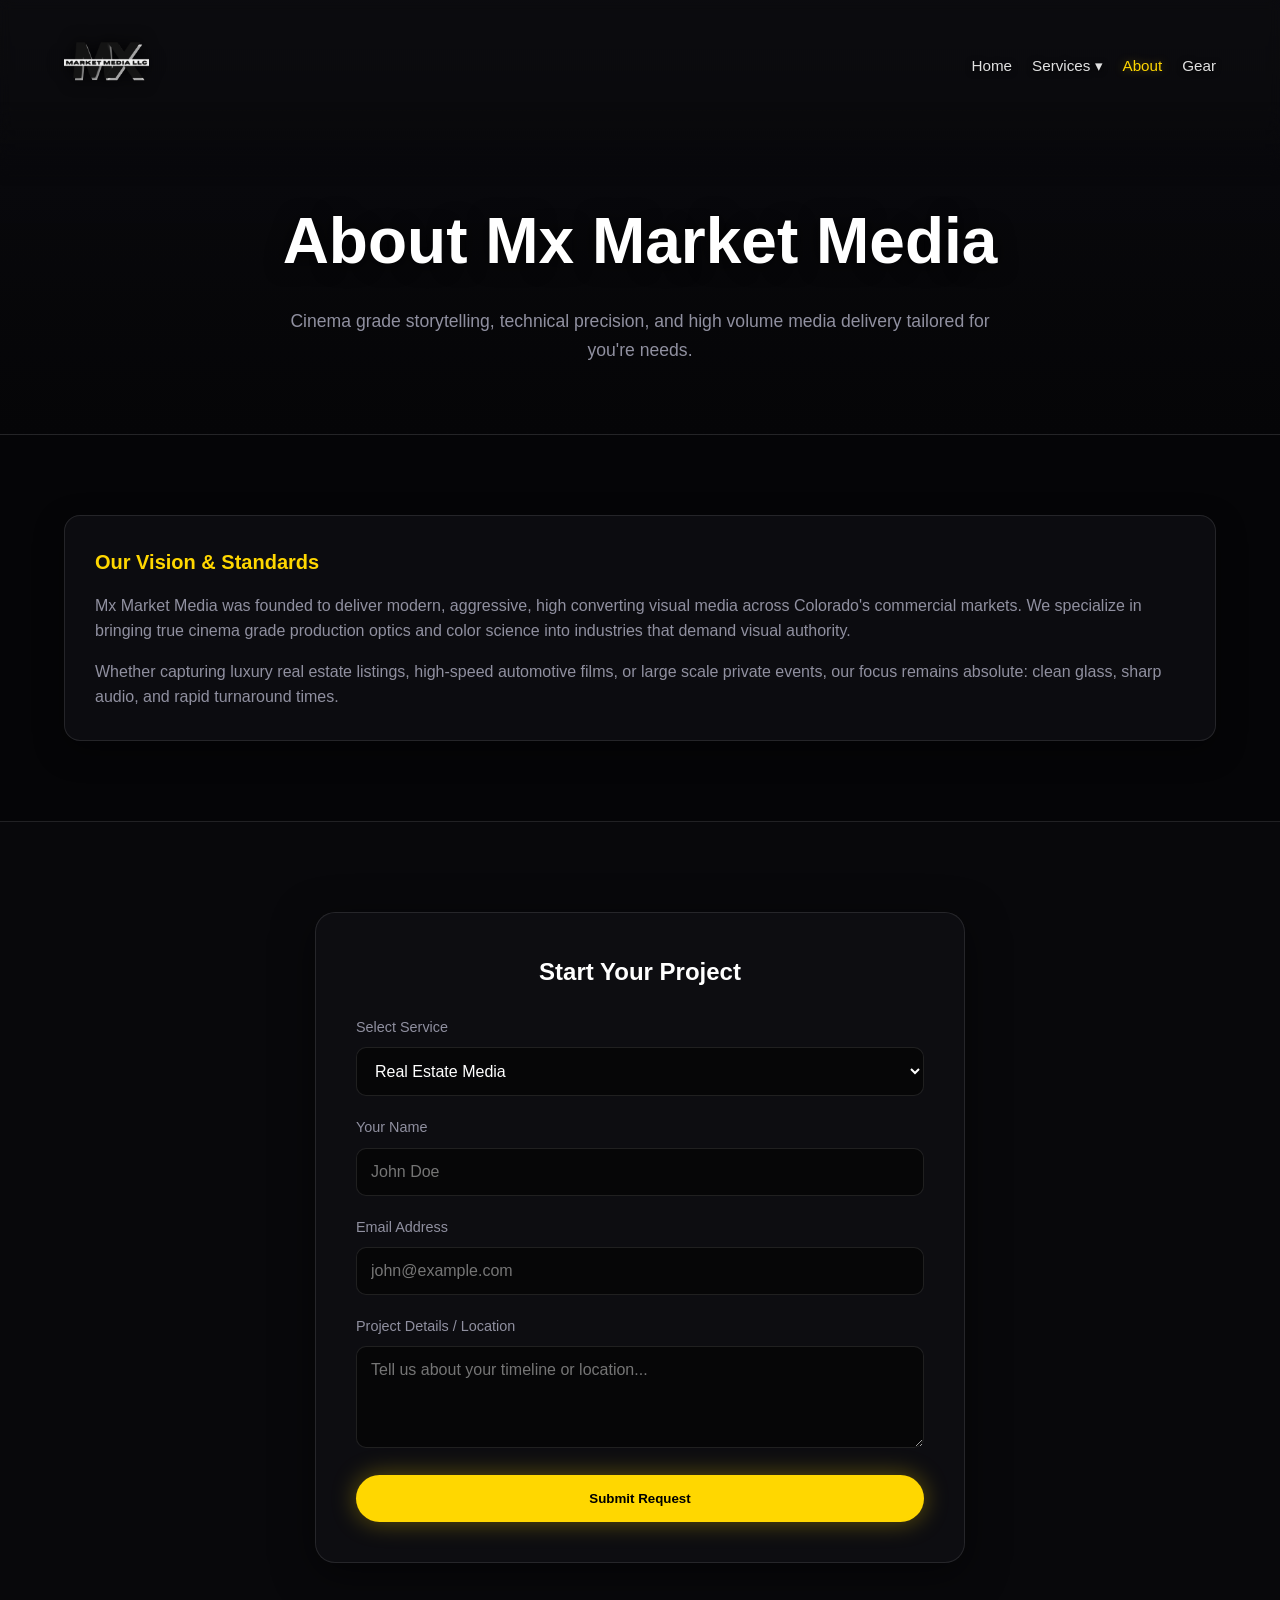
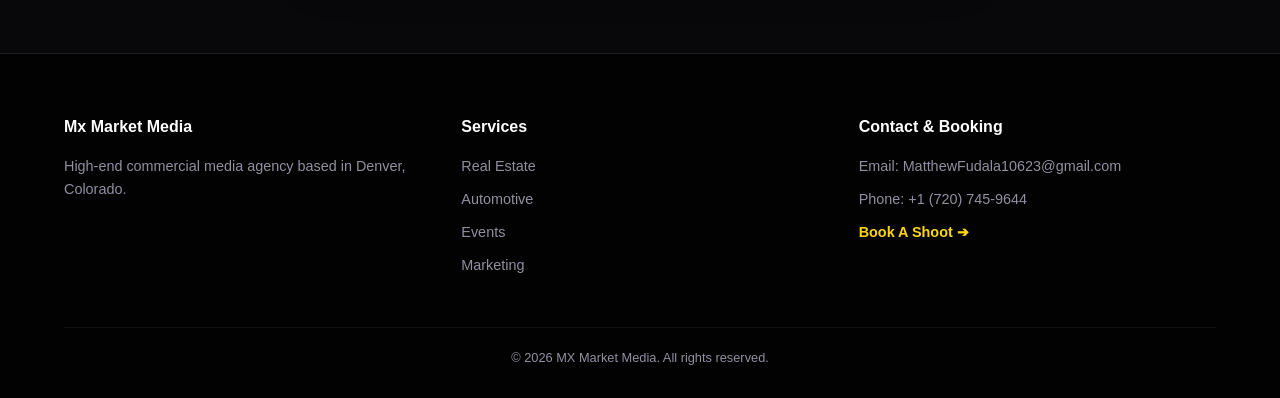
==== about.html @ a04748f9 "Update about.html" ====
<!DOCTYPE html>
<html lang="en">
<head>
  <meta charset="UTF-8" />
  <meta name="viewport" content="width=device-width, initial-scale=1.0" />
  <title>About Founder | MX Market Media</title>
  <link rel="stylesheet" href="style.css?v=6" />
</head>
<body>

  <header>
    <a href="index.html">
      <img src="images/logo.png" alt="MX Market Media" class="site-logo" onerror="this.onerror=null; this.src='images/logo.webp';" />
    </a>
    <nav>
      <a href="index.html">Home</a>
      <div class="dropdown" id="servicesDropdown">
        <span class="dropbtn">Services ▾</span>
        <div class="dropdown-content">
          <a href="real-estate.html">Real Estate</a>
          <a href="automotive.html">Automotive</a>
          <a href="events.html">Events</a>
          <a href="marketing.html">Marketing</a>
        </div>
      </div>
      <a href="about.html" class="active">About</a>
      <a href="gear.html">Gear</a>
    </nav>
  </header>

  <section class="page-hero">
    <h1>About Mx Market Media</h1>
    <p>Cinema grade storytelling, technical precision, and high volume media delivery tailored for you're needs.</p>
  </section>

  <section class="content-section">
    <div class="info-card">
      <h3>Our Vision & Standards</h3>
      <p style="color: var(--text-muted); margin-bottom: 15px;">
        Mx Market Media was founded to deliver modern, aggressive, high converting visual media across Colorado's commercial markets. We specialize in bringing true cinema grade production optics and color science into industries that demand visual authority.
      </p>
      <p style="color: var(--text-muted);">
        Whether capturing luxury real estate listings, high-speed automotive films, or large scale private events, our focus remains absolute: clean glass, sharp audio, and rapid turnaround times.
      </p>
    </div>
  </section>

  <section id="booking" class="booking-section">
    <div class="form-container">
      <h2 style="text-align: center; margin-bottom: 25px; color: #FFF;">Start Your Project</h2>
      <form action="https://formspree.io/f/mkodbawg" method="POST">
        <div class="form-group">
          <label for="service">Select Service</label>
          <select id="service" name="service" required>
            <option value="Real Estate">Real Estate Media</option>
            <option value="Automotive">Automotive Media</option>
            <option value="Event Coverage">Event Coverage</option>
            <option value="Commercial Marketing">Commercial / Brand</option>
          </select>
        </div>
        <div class="form-group">
          <label for="name">Your Name</label>
          <input type="text" id="name" name="name" placeholder="John Doe" required />
        </div>
        <div class="form-group">
          <label for="email">Email Address</label>
          <input type="email" id="email" name="email" placeholder="john@example.com" required />
        </div>
        <div class="form-group">
          <label for="details">Project Details / Location</label>
          <textarea id="details" name="details" rows="4" placeholder="Tell us about your timeline or location..."></textarea>
        </div>
        <button type="submit" class="btn-gold" style="width: 100%;">Submit Request</button>
      </form>
    </div>
  </section>

  <footer>
    <div class="footer-grid">
      <div class="footer-col">
        <h4>Mx Market Media</h4>
        <p>High-end commercial media agency based in Denver, Colorado.</p>
      </div>
      <div class="footer-col">
        <h4>Services</h4>
        <a href="real-estate.html">Real Estate</a>
        <a href="automotive.html">Automotive</a>
        <a href="events.html">Events</a>
        <a href="marketing.html">Marketing</a>
      </div>
      <div class="footer-col">
        <h4>Contact & Booking</h4>
        <a href="mailto:MatthewFudala10623@gmail.com">Email: MatthewFudala10623@gmail.com</a>
        <a href="tel:+1 (720) 745-9644">Phone: +1 (720) 745-9644</a>
        <a href="#booking" style="color: var(--accent-gold) !important; font-weight: 600; margin-top: 5px;">Book A Shoot ➔</a>
      </div>
    </div>
    <div class="footer-bottom">&copy; 2026 MX Market Media. All rights reserved.</div>
  </footer>

  <script>
    document.addEventListener('DOMContentLoaded', () => {
      const drop = document.getElementById('servicesDropdown');
      if (drop) {
        drop.addEventListener('click', (e) => {
          drop.classList.toggle('active');
          e.stopPropagation();
        });
        document.addEventListener('click', () => drop.classList.remove('active'));
      }
    });
  </script>
</body>
</html>
---- style.css ----
/* ==========================================
   MX MARKET MEDIA - CRYSTAL GLASS DESIGN SYSTEM
   ========================================== */
:root {
  --bg-dark: #050507;
  --card-bg: rgba(18, 18, 22, 0.65);
  --accent-gold: #FFD700;
  --gold-glow: rgba(255, 215, 0, 0.35);
  --text-main: #F0F0F5;
  --text-muted: #9090A0;
  --glass-border: rgba(255, 255, 255, 0.1);
}

* {
  margin: 0;
  padding: 0;
  box-sizing: border-box;
  font-family: -apple-system, BlinkMacSystemFont, "SF Pro Display", "Segoe UI", Roboto, sans-serif;
}

body {
  background-color: var(--bg-dark);
  color: var(--text-main);
  overflow-x: hidden;
  line-height: 1.6;
}

/* Kills any browser default purple hyperlink text */
a, a:visited {
  color: var(--text-main);
  text-decoration: none;
}

/* ==========================================
   HEADER & DROPDOWN NAVIGATION (WITH FADE)
   ========================================== */
header {
  position: fixed;
  top: 0;
  left: 0;
  width: 100%;
  z-index: 9999;
  display: flex;
  justify-content: space-between;
  align-items: center;
  padding: 20px 5%;
  background: transparent !important;
  border-bottom: none !important;
}

/* THE MAGIC FADE: Dialed down to a gentle 6px blur so it's easy on the eyes */
header::before {
  content: "";
  position: absolute;
  top: 0;
  left: 0;
  width: 100%;
  height: 140%; 
  z-index: -1;
  -webkit-backdrop-filter: blur(6px) saturate(110%);
  backdrop-filter: blur(6px) saturate(110%);
  -webkit-mask-image: linear-gradient(to bottom, black 55%, transparent 100%);
  mask-image: linear-gradient(to bottom, black 55%, transparent 100%);
}

/* Increased Logo Size */
.site-logo {
  height: 85px; 
  width: auto;
  object-fit: contain;
  filter: drop-shadow(0 0 8px rgba(0,0,0,0.8));
  transition: filter 0.3s ease, transform 0.3s ease;
}

.site-logo:hover {
  filter: drop-shadow(0 0 12px var(--gold-glow));
  transform: scale(1.02);
}

nav {
  display: flex;
  gap: 20px;
  align-items: center;
}

nav a, .dropbtn {
  color: rgba(255, 255, 255, 0.88) !important;
  font-size: 0.95rem;
  font-weight: 500;
  text-shadow: 0 1px 6px rgba(0, 0, 0, 0.9);
  transition: all 0.2s ease;
  cursor: pointer;
  display: flex;
  align-items: center;
  gap: 4px;
}

nav a:hover, nav a.active, .dropdown:hover .dropbtn, .dropdown.active .dropbtn {
  color: var(--accent-gold) !important;
  text-shadow: 0 0 10px var(--gold-glow);
}

/* Vertical Dropdown Menu */
.dropdown {
  position: relative;
  display: inline-block;
}

.dropdown-content {
  display: none;
  position: absolute;
  top: calc(100% + 15px);
  left: 50%;
  transform: translateX(-50%);
  background: rgba(10, 10, 14, 0.98);
  backdrop-filter: blur(12px);
  -webkit-backdrop-filter: blur(12px);
  min-width: 200px;
  border: 1px solid var(--glass-border);
  border-radius: 12px;
  padding: 8px 0;
  box-shadow: 0 15px 35px rgba(0,0,0,0.9), 0 0 20px rgba(255, 215, 0, 0.15);
  z-index: 10000;
  flex-direction: column;
}

.dropdown-content a {
  color: var(--text-main) !important;
  padding: 12px 20px;
  display: block;
  font-size: 0.9rem;
  text-align: left;
  white-space: nowrap;
  border-bottom: 1px solid rgba(255, 255, 255, 0.04);
}

.dropdown-content a:last-child {
  border-bottom: none;
}

.dropdown-content a:hover {
  background: rgba(255, 215, 0, 0.15);
  color: var(--accent-gold) !important;
}

.dropdown:hover .dropdown-content,
.dropdown.active .dropdown-content {
  display: flex;
}

/* ==========================================
   PAGE HEROES & SPACING
   ========================================== */
.hero {
  position: relative;
  height: 100vh;
  width: 100%;
  display: flex;
  flex-direction: column;
  justify-content: center;
  align-items: center;
  text-align: center;
  padding: 0 20px;
}

.page-hero {
  position: relative;
  padding: 190px 5% 70px;
  text-align: center;
  background: linear-gradient(to bottom, rgba(12, 12, 16, 0.85), var(--bg-dark));
  border-bottom: 1px solid var(--glass-border);
}

.page-hero h1 {
  font-size: clamp(2.4rem, 5vw, 4rem);
  font-weight: 800;
  margin-bottom: 15px;
  color: #FFFFFF;
  text-shadow: 0 2px 20px rgba(0,0,0,0.8);
}

.page-hero p {
  color: var(--text-muted);
  font-size: 1.1rem;
  max-width: 700px;
  margin: 0 auto;
}

.hero-video {
  position: absolute;
  top: 0;
  left: 0;
  width: 100%;
  height: 100%;
  object-fit: cover;
  z-index: -2;
}

.hero-overlay {
  position: absolute;
  top: 0;
  left: 0;
  width: 100%;
  height: 100%;
  background: radial-gradient(circle, rgba(5,5,7,0.2) 0%, rgba(5,5,7,0.75) 100%);
  z-index: -1;
}

.hero h1 {
  font-size: clamp(2.8rem, 7vw, 5rem);
  font-weight: 800;
  letter-spacing: -0.02em;
  margin-bottom: 25px;
  margin-top: 40px;
  color: #FFFFFF;
  text-shadow: 0 4px 25px rgba(0, 0, 0, 0.9);
}

/* ==========================================
   GOLD GLOW BUTTONS
   ========================================== */
.btn-gold {
  display: inline-block;
  padding: 16px 36px;
  background: var(--accent-gold);
  color: #000 !important;
  font-weight: 700;
  text-decoration: none;
  border-radius: 99px;
  border: none;
  cursor: pointer;
  box-shadow: 0 0 25px var(--gold-glow);
  transition: transform 0.2s ease, box-shadow 0.2s ease;
}

.btn-gold:hover {
  transform: translateY(-2px);
  box-shadow: 0 0 40px rgba(255, 215, 0, 0.65);
}

/* ==========================================
   GRIDS & IMAGE GALLERIES
   ========================================== */
.content-section {
  padding: 80px 5%;
  max-width: 1300px;
  margin: 0 auto;
}

.services-section {
  padding: 100px 5%;
  max-width: 1300px;
  margin: 0 auto;
}

.section-title {
  text-align: center;
  font-size: 2.2rem;
  margin-bottom: 50px;
  color: #FFFFFF;
  text-shadow: 0 0 15px rgba(255, 215, 0, 0.15);
}

.services-grid, .gear-grid, .gallery-grid {
  display: grid;
  grid-template-columns: repeat(auto-fit, minmax(280px, 1fr));
  gap: 25px;
}

.gallery-card {
  position: relative;
  height: 280px;
  border-radius: 16px;
  overflow: hidden;
  border: 1px solid var(--glass-border);
  background: var(--card-bg);
  box-shadow: 0 10px 30px rgba(0,0,0,0.4);
  transition: transform 0.3s ease, border-color 0.3s ease, box-shadow 0.3s ease;
}

.gallery-card img {
  width: 100%;
  height: 100%;
  object-fit: cover;
  transition: transform 0.5s ease, opacity 0.5s ease;
}

.gallery-card:hover {
  transform: translateY(-6px);
  border-color: rgba(255, 215, 0, 0.5);
  box-shadow: 0 0 30px var(--gold-glow);
}

.gallery-card:hover img {
  transform: scale(1.06);
}

.gear-card, .info-card {
  background: var(--card-bg);
  padding: 30px;
  border-radius: 16px;
  border: 1px solid var(--glass-border);
  backdrop-filter: blur(20px);
  box-shadow: 0 10px 30px rgba(0,0,0,0.4);
  transition: transform 0.3s ease, border-color 0.3s ease;
}

.gear-card:hover, .info-card:hover {
  transform: translateY(-4px);
  border-color: rgba(255, 215, 0, 0.4);
  box-shadow: 0 0 25px var(--gold-glow);
}

.gear-card h3, .info-card h3 {
  color: var(--accent-gold);
  margin-bottom: 15px;
  font-size: 1.25rem;
}

.gear-card ul {
  list-style: none;
  padding: 0;
}

.gear-card li {
  color: var(--text-main);
  padding: 8px 0;
  border-bottom: 1px solid rgba(255, 255, 255, 0.05);
  font-size: 0.95rem;
}

.gear-card li:last-child {
  border-bottom: none;
}

.service-card {
  position: relative;
  height: 380px;
  border-radius: 16px;
  overflow: hidden;
  text-decoration: none;
  border: 1px solid var(--glass-border);
  background: var(--card-bg);
  transition: transform 0.3s ease, border-color 0.3s ease, box-shadow 0.3s ease;
}

.service-card img {
  width: 100%;
  height: 100%;
  object-fit: cover;
  opacity: 0.7;
  transition: transform 0.5s ease, opacity 0.5s ease;
}

.service-card-content {
  position: absolute;
  bottom: 0;
  left: 0;
  width: 100%;
  padding: 25px;
  background: linear-gradient(to top, rgba(5,5,7,0.95), transparent);
}

.service-card:hover {
  transform: translateY(-6px);
  border-color: rgba(255, 215, 0, 0.5);
  box-shadow: 0 0 30px var(--gold-glow);
}

.service-card:hover img {
  transform: scale(1.05);
  opacity: 0.9;
}

/* ==========================================
   FORM & FOOTER
   ========================================== */
.booking-section {
  padding: 90px 5%;
  background: rgba(10, 10, 14, 0.6);
  border-top: 1px solid var(--glass-border);
}

.form-container {
  max-width: 650px;
  margin: 0 auto;
  background: var(--card-bg);
  padding: 40px;
  border-radius: 20px;
  border: 1px solid var(--glass-border);
  backdrop-filter: blur(20px);
  box-shadow: 0 10px 40px rgba(0, 0, 0, 0.5);
}

.form-group {
  margin-bottom: 20px;
}

.form-group label {
  display: block;
  margin-bottom: 8px;
  font-size: 0.9rem;
  color: var(--text-muted);
}

.form-group input, .form-group select, .form-group textarea {
  width: 100%;
  padding: 14px;
  background: rgba(5, 5, 7, 0.8);
  border: 1px solid var(--glass-border);
  border-radius: 10px;
  color: #FFF;
  font-size: 1rem;
  outline: none;
  transition: border-color 0.2s ease, box-shadow 0.2s ease;
}

.form-group input:focus, .form-group select:focus, .form-group textarea:focus {
  border-color: var(--accent-gold);
  box-shadow: 0 0 10px var(--gold-glow);
}

footer {
  padding: 60px 5% 30px;
  background: #020203;
  border-top: 1px solid var(--glass-border);
}

.footer-grid {
  max-width: 1200px;
  margin: 0 auto;
  display: grid;
  grid-template-columns: repeat(auto-fit, minmax(220px, 1fr));
  gap: 40px;
  margin-bottom: 40px;
}

.footer-col h4 {
  color: #FFF;
  font-size: 1rem;
  margin-bottom: 15px;
}

.footer-col a, .footer-col p {
  display: block;
  color: var(--text-muted) !important;
  text-decoration: none;
  margin-bottom: 10px;
  font-size: 0.9rem;
  transition: color 0.2s ease;
}

.footer-col a:hover {
  color: var(--accent-gold) !important;
}

.footer-bottom {
  text-align: center;
  color: var(--text-muted);
  font-size: 0.8rem;
  padding-top: 20px;
  border-top: 1px solid rgba(255, 255, 255, 0.05);
}

/* Mobile Responsiveness */
@media (max-width: 768px) {
  header { padding: 14px 5%; }
  nav { gap: 14px; }
  nav a, .dropbtn { font-size: 0.85rem; }
  .site-logo { height: 60px; } 
  .page-hero { padding: 150px 5% 50px; }
  .form-container { padding: 25px; }
}
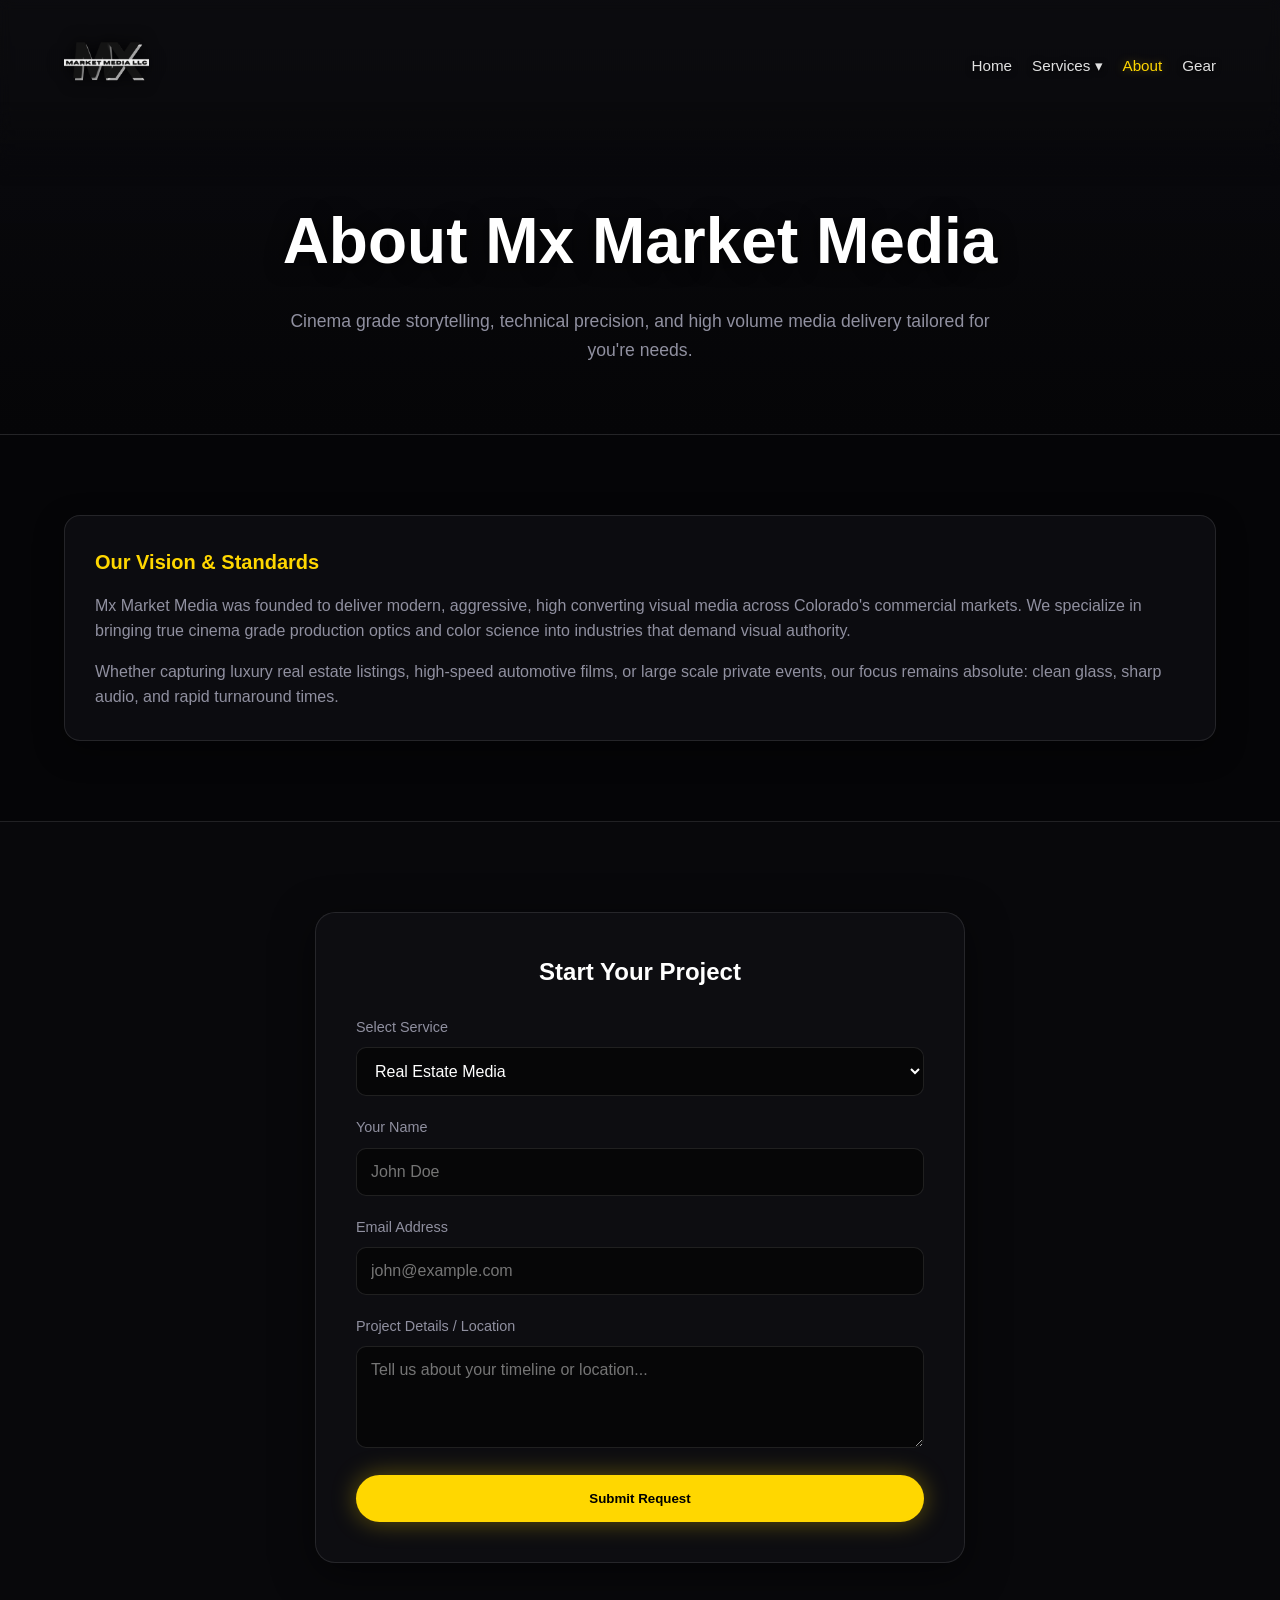
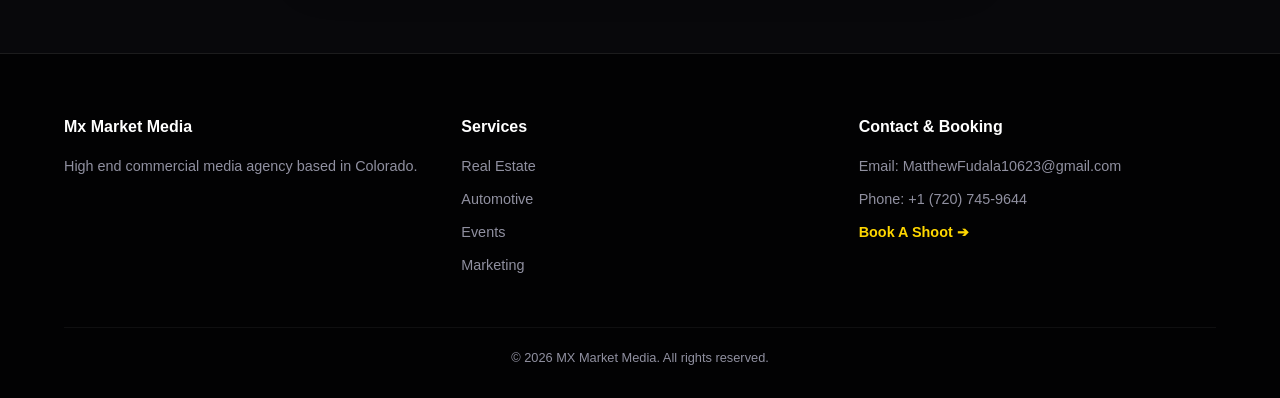
==== commit c041520d: "Update about.html" ====
--- a/about.html
+++ b/about.html
@@ -79,7 +79,7 @@
     <div class="footer-grid">
       <div class="footer-col">
         <h4>Mx Market Media</h4>
-        <p>High-end commercial media agency based in Denver, Colorado.</p>
+        <p>High end commercial media agency based in Colorado.</p>
       </div>
       <div class="footer-col">
         <h4>Services</h4>
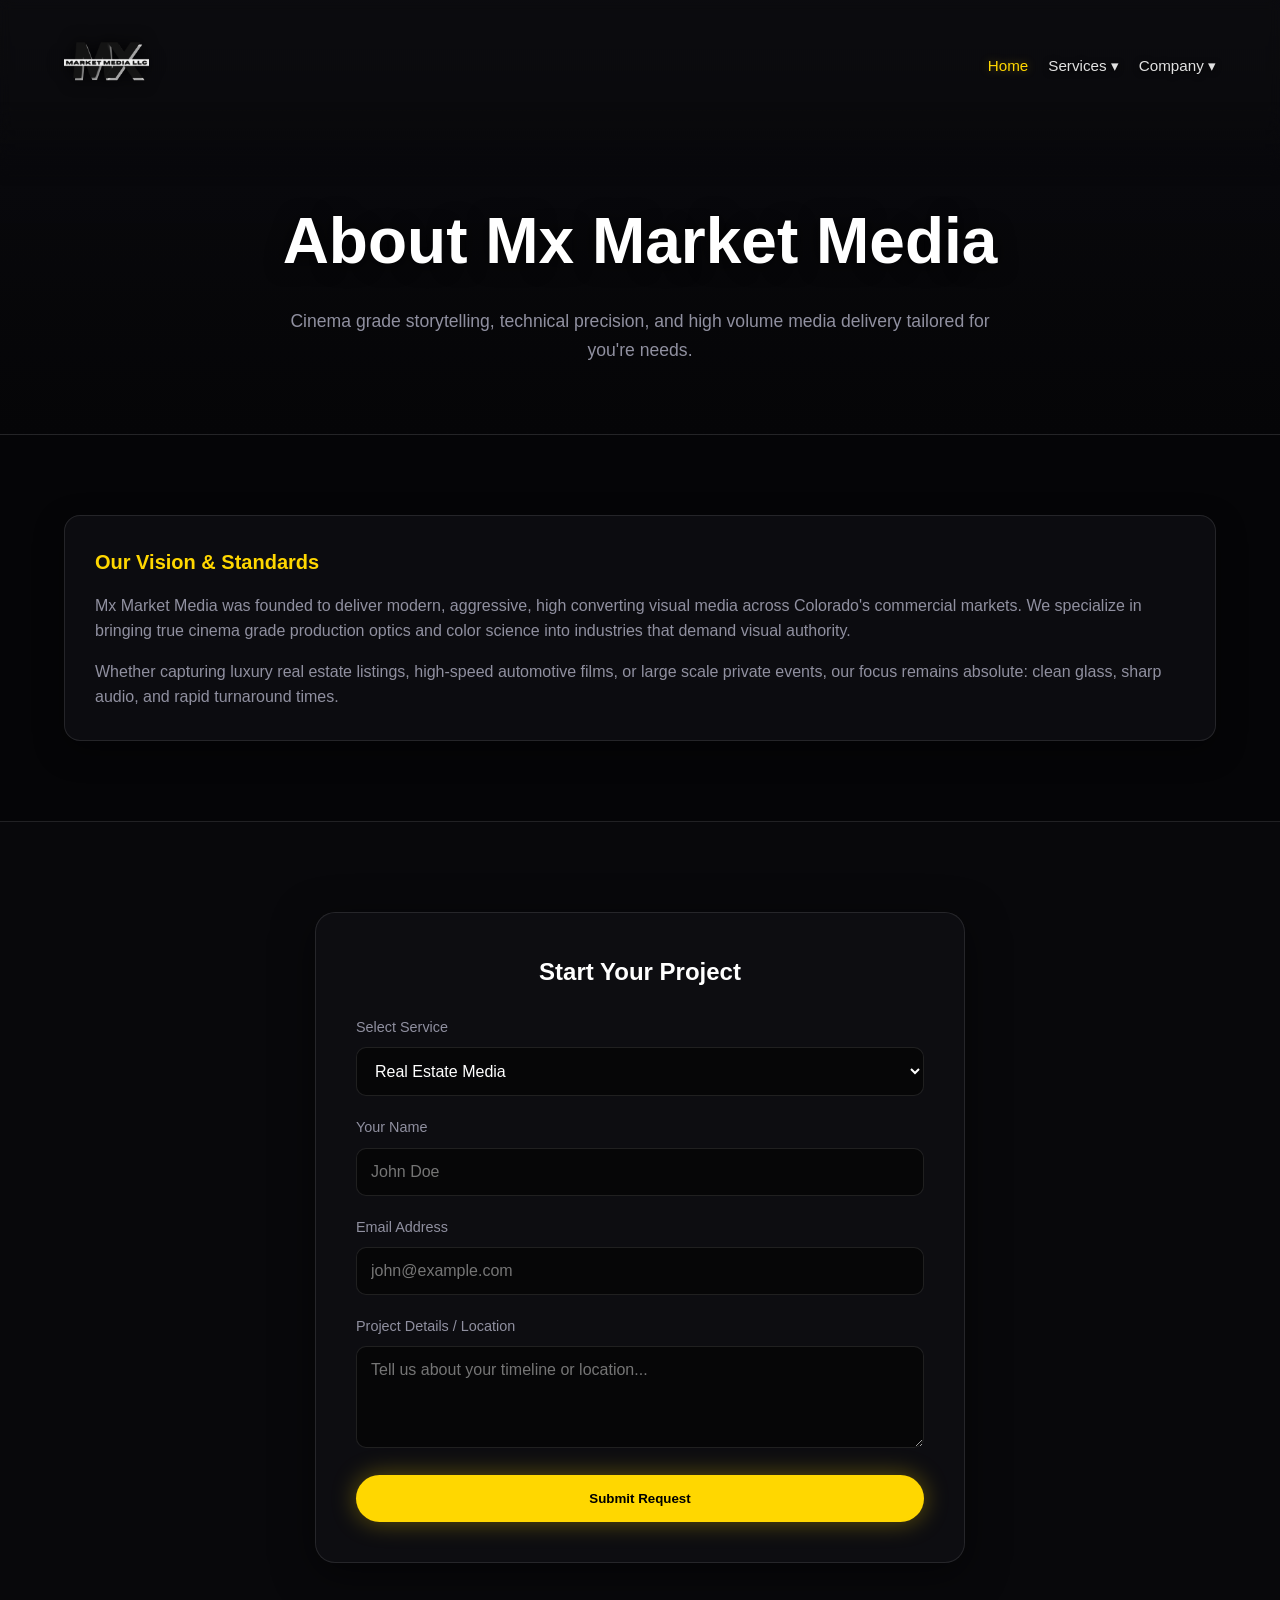
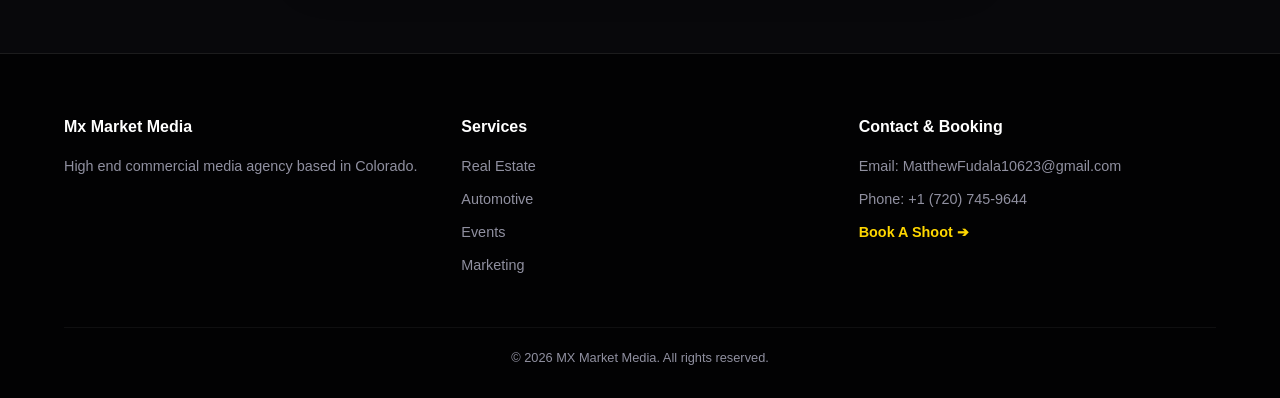
==== commit 1d2fe969: "Update about.html" ====
--- a/about.html
+++ b/about.html
@@ -3,17 +3,19 @@
 <head>
   <meta charset="UTF-8" />
   <meta name="viewport" content="width=device-width, initial-scale=1.0" />
-  <title>About Founder | MX Market Media</title>
+  <title>About the Founder | Colorado Commercial Videographer | Mx Market Media</title>
+
   <link rel="stylesheet" href="style.css?v=6" />
 </head>
 <body>
 
   <header>
     <a href="index.html">
-      <img src="images/logo.png" alt="MX Market Media" class="site-logo" onerror="this.onerror=null; this.src='images/logo.webp';" />
+      <img src="images/logo.png" alt="Mx Market Media" class="site-logo" onerror="this.onerror=null; this.src='images/logo.webp';" />
     </a>
-    <nav>
-      <a href="index.html">Home</a>
+       <nav>
+      <a href="index.html" class="active">Home</a>
+      
       <div class="dropdown" id="servicesDropdown">
         <span class="dropbtn">Services ▾</span>
         <div class="dropdown-content">
@@ -23,9 +25,17 @@
           <a href="marketing.html">Marketing</a>
         </div>
       </div>
-      <a href="about.html" class="active">About</a>
-      <a href="gear.html">Gear</a>
+
+      <div class="dropdown" id="companyDropdown">
+        <span class="dropbtn">Company ▾</span>
+        <div class="dropdown-content">
+          <a href="about.html">About</a>
+          <a href="gear.html">Gear</a>
+          <a href="terms.html">Terms & Conditions</a>
+        </div>
+      </div>
     </nav>
+
   </header>
 
   <section class="page-hero">
--- a/style.css
+++ b/style.css
@@ -267,72 +267,7 @@
   gap: 25px;
 }
 
-.gallery-card {
-  position: relative;
-  height: 280px;
-  border-radius: 16px;
-  overflow: hidden;
-  border: 1px solid var(--glass-border);
-  background: var(--card-bg);
-  box-shadow: 0 10px 30px rgba(0,0,0,0.4);
-  transition: transform 0.3s ease, border-color 0.3s ease, box-shadow 0.3s ease;
-}
-
-.gallery-card img {
-  width: 100%;
-  height: 100%;
-  object-fit: cover;
-  transition: transform 0.5s ease, opacity 0.5s ease;
-}
-
-.gallery-card:hover {
-  transform: translateY(-6px);
-  border-color: rgba(255, 215, 0, 0.5);
-  box-shadow: 0 0 30px var(--gold-glow);
-}
-
-.gallery-card:hover img {
-  transform: scale(1.06);
-}
-
-.gear-card, .info-card {
-  background: var(--card-bg);
-  padding: 30px;
-  border-radius: 16px;
-  border: 1px solid var(--glass-border);
-  backdrop-filter: blur(20px);
-  box-shadow: 0 10px 30px rgba(0,0,0,0.4);
-  transition: transform 0.3s ease, border-color 0.3s ease;
-}
-
-.gear-card:hover, .info-card:hover {
-  transform: translateY(-4px);
-  border-color: rgba(255, 215, 0, 0.4);
-  box-shadow: 0 0 25px var(--gold-glow);
-}
-
-.gear-card h3, .info-card h3 {
-  color: var(--accent-gold);
-  margin-bottom: 15px;
-  font-size: 1.25rem;
-}
-
-.gear-card ul {
-  list-style: none;
-  padding: 0;
-}
-
-.gear-card li {
-  color: var(--text-main);
-  padding: 8px 0;
-  border-bottom: 1px solid rgba(255, 255, 255, 0.05);
-  font-size: 0.95rem;
-}
-
-.gear-card li:last-child {
-  border-bottom: none;
-}
-
+/* Service Card Image Cut-Off Fix */
 .service-card {
   position: relative;
   height: 380px;
@@ -345,10 +280,14 @@
 }
 
 .service-card img {
+  position: absolute;
+  top: 0;
+  left: 0;
   width: 100%;
   height: 100%;
   object-fit: cover;
   opacity: 0.7;
+  z-index: 1; /* Keeps image beneath text */
   transition: transform 0.5s ease, opacity 0.5s ease;
 }
 
@@ -357,8 +296,9 @@
   bottom: 0;
   left: 0;
   width: 100%;
-  padding: 25px;
-  background: linear-gradient(to top, rgba(5,5,7,0.95), transparent);
+  padding: 30px 25px;
+  background: linear-gradient(to top, rgba(5,5,7,0.98) 15%, transparent);
+  z-index: 2; /* Keeps text above image */
 }
 
 .service-card:hover {
@@ -371,6 +311,144 @@
   transform: scale(1.05);
   opacity: 0.9;
 }
+
+/* Gallery Portfolio Settings */
+.gallery-card {
+  position: relative;
+  height: 280px;
+  border-radius: 16px;
+  overflow: hidden;
+  border: 1px solid var(--glass-border);
+  background: var(--card-bg);
+  box-shadow: 0 10px 30px rgba(0,0,0,0.4);
+  cursor: pointer; /* Makes it look clickable */
+  transition: transform 0.3s ease, border-color 0.3s ease, box-shadow 0.3s ease;
+}
+
+.gallery-card img {
+  width: 100%;
+  height: 100%;
+  object-fit: cover;
+  transition: transform 0.5s ease, opacity 0.5s ease;
+}
+
+.gallery-card:hover {
+  transform: translateY(-6px);
+  border-color: rgba(255, 215, 0, 0.5);
+  box-shadow: 0 0 30px var(--gold-glow);
+}
+
+.gallery-card:hover img {
+  transform: scale(1.06);
+}
+
+.gear-card, .info-card {
+  background: var(--card-bg);
+  padding: 30px;
+  border-radius: 16px;
+  border: 1px solid var(--glass-border);
+  backdrop-filter: blur(20px);
+  box-shadow: 0 10px 30px rgba(0,0,0,0.4);
+  transition: transform 0.3s ease, border-color 0.3s ease;
+}
+
+.gear-card:hover, .info-card:hover {
+  transform: translateY(-4px);
+  border-color: rgba(255, 215, 0, 0.4);
+  box-shadow: 0 0 25px var(--gold-glow);
+}
+
+.gear-card h3, .info-card h3 {
+  color: var(--accent-gold);
+  margin-bottom: 15px;
+  font-size: 1.25rem;
+}
+
+.gear-card ul {
+  list-style: none;
+  padding: 0;
+}
+
+.gear-card li {
+  color: var(--text-main);
+  padding: 8px 0;
+  border-bottom: 1px solid rgba(255, 255, 255, 0.05);
+  font-size: 0.95rem;
+}
+
+.gear-card li:last-child {
+  border-bottom: none;
+}
+
+/* ==========================================
+   LIGHTBOX OVERLAY ENGINE
+   ========================================== */
+.lightbox {
+  display: none;
+  position: fixed;
+  z-index: 999999;
+  left: 0;
+  top: 0;
+  width: 100%;
+  height: 100%;
+  background-color: rgba(5, 5, 7, 0.95);
+  backdrop-filter: blur(10px);
+  -webkit-backdrop-filter: blur(10px);
+  align-items: center;
+  justify-content: center;
+}
+
+.lightbox.active {
+  display: flex;
+}
+
+.lightbox-img {
+  max-width: 90%;
+  max-height: 85vh;
+  border-radius: 8px;
+  box-shadow: 0 10px 40px rgba(0,0,0,0.8);
+  user-select: none;
+}
+
+.close-lightbox {
+  position: absolute;
+  top: 25px;
+  right: 35px;
+  color: #fff;
+  font-size: 45px;
+  font-weight: 300;
+  cursor: pointer;
+  transition: color 0.2s ease;
+  z-index: 1000000;
+}
+
+.close-lightbox:hover {
+  color: var(--accent-gold);
+}
+
+.lightbox-prev, .lightbox-next {
+  cursor: pointer;
+  position: absolute;
+  top: 50%;
+  transform: translateY(-50%);
+  background: rgba(0, 0, 0, 0.5);
+  color: white;
+  border: 1px solid rgba(255,255,255,0.2);
+  font-size: 24px;
+  padding: 15px 22px;
+  border-radius: 50%;
+  transition: all 0.2s ease;
+  user-select: none;
+}
+
+.lightbox-prev:hover, .lightbox-next:hover {
+  background: var(--accent-gold);
+  color: black;
+  border-color: var(--accent-gold);
+}
+
+.lightbox-prev { left: 30px; }
+.lightbox-next { right: 30px; }
 
 /* ==========================================
    FORM & FOOTER
@@ -470,4 +548,115 @@
   .site-logo { height: 60px; } 
   .page-hero { padding: 150px 5% 50px; }
   .form-container { padding: 25px; }
-}
+  
+  /* NEW: This fixes the image/text cut-off on mobile */
+  .service-card {
+    height: 250px !important; 
+  }
+  
+  .lightbox-prev { left: 10px; padding: 10px 15px; font-size: 18px; }
+  .lightbox-next { right: 10px; padding: 10px 15px; font-size: 18px; }
+  .close-lightbox { top: 15px; right: 20px; font-size: 35px; }
+}
+
+/* ==========================================
+   TESTIMONIAL SECTION
+   ========================================== */
+.testimonial-section {
+  padding: 100px 5%;
+  background: var(--bg-dark);
+}
+
+.testimonial-grid {
+  display: grid;
+  grid-template-columns: repeat(auto-fit, minmax(300px, 1fr));
+  gap: 25px;
+  max-width: 1200px;
+  margin: 0 auto;
+}
+
+.testimonial-card {
+  background: var(--card-bg);
+  padding: 40px;
+  border-radius: 20px;
+  border: 1px solid var(--glass-border);
+  backdrop-filter: blur(20px);
+  text-align: center;
+}
+
+.stars {
+  color: var(--accent-gold);
+  font-size: 1.2rem;
+  margin-bottom: 20px;
+  display: block;
+}
+
+.testimonial-text {
+  font-style: italic;
+  color: var(--text-main);
+  margin-bottom: 20px;
+  line-height: 1.6;
+}
+
+.testimonial-author {
+  font-weight: 700;
+  color: #FFF;
+  display: block;
+}
+
+
+
+
+/* ==========================================
+   UPGRADES: ACTIVE TAB, FLOATING ICON & ANIMATIONS
+   ========================================== */
+
+/* Dynamic Active Link Highlight */
+.active-link {
+  color: var(--accent-gold) !important;
+  text-shadow: 0 0 12px var(--gold-glow) !important;
+}
+
+/* Floating Booking Icon */
+.floating-booking-btn {
+  position: fixed;
+  bottom: 30px;
+  right: 30px;
+  z-index: 9999;
+  width: 60px;
+  height: 60px;
+  background-color: #FFD700;
+  color: #000;
+  border-radius: 50%;
+  display: flex;
+  align-items: center;
+  justify-content: center;
+  cursor: pointer;
+  box-shadow: 0 4px 15px rgba(255, 215, 0, 0.4);
+  transition: opacity 0.5s ease, transform 0.3s ease;
+  opacity: 1;
+}
+
+.floating-booking-btn.hidden {
+  opacity: 0;
+  pointer-events: none;
+  transform: translateY(20px);
+}
+
+.floating-booking-btn:hover {
+  transform: scale(1.1);
+  box-shadow: 0 0 20px rgba(255, 215, 0, 0.8);
+}
+
+/* Premium Scroll Animation */
+.fade-in-hidden {
+  opacity: 0;
+  transform: translateY(40px);
+  transition: opacity 0.7s cubic-bezier(0.25, 1, 0.5, 1), transform 0.7s cubic-bezier(0.25, 1, 0.5, 1);
+}
+
+.fade-in-visible {
+  opacity: 1;
+  transform: translateY(0);
+}
+
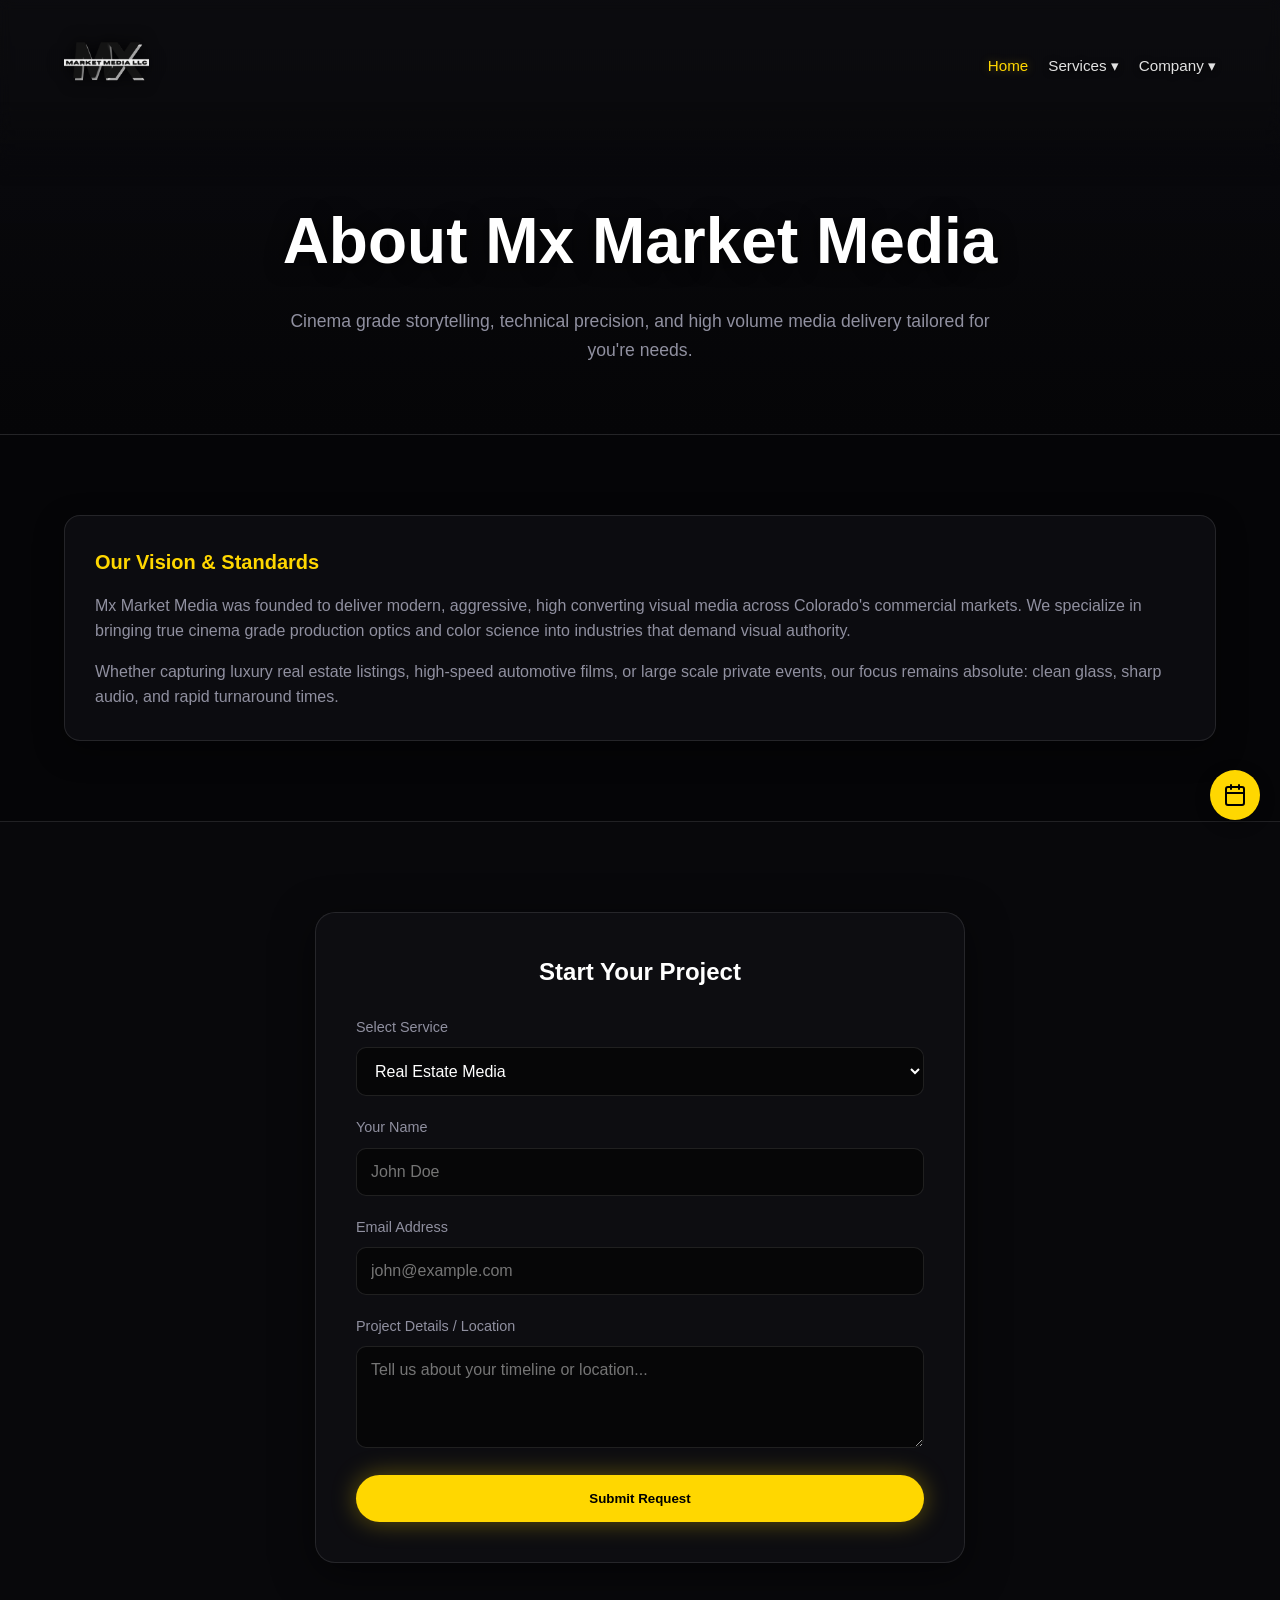
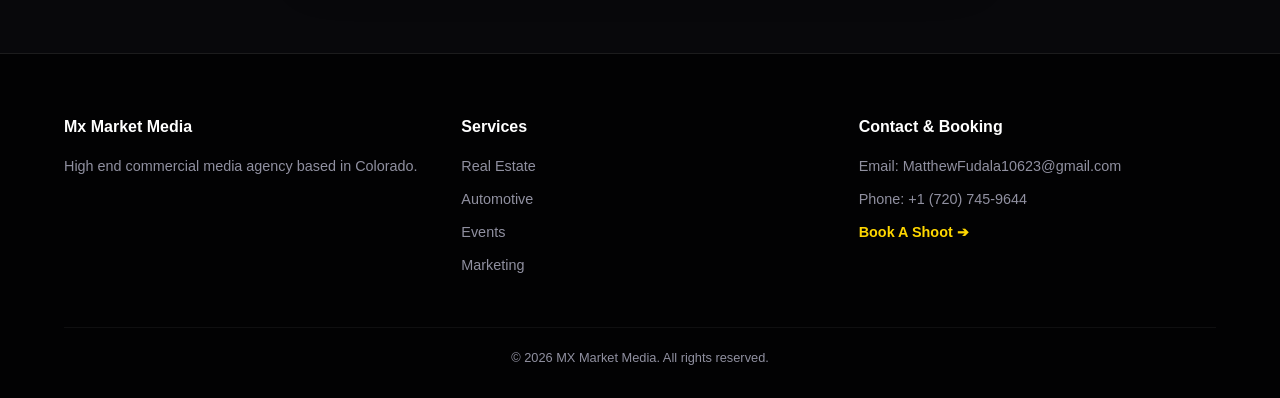
==== commit d27c656c: "Update about.html" ====
--- a/about.html
+++ b/about.html
@@ -5,7 +5,7 @@
   <meta name="viewport" content="width=device-width, initial-scale=1.0" />
   <title>About the Founder | Colorado Commercial Videographer | Mx Market Media</title>
 
-  <link rel="stylesheet" href="style.css?v=6" />
+  <link rel="stylesheet" href="style.css?v=8" />
 </head>
 <body>
 
@@ -120,5 +120,32 @@
       }
     });
   </script>
+
+<!-- The Booking Button -->
+<div class="floating-booking-btn" id="floatingBtn" style="position: fixed; bottom: 80px; right: 20px; z-index: 99999; background: #FFD700; width: 50px; height: 50px; border-radius: 50%; display: flex; align-items: center; justify-content: center; cursor: pointer; box-shadow: 0 4px 15px rgba(0,0,0,0.3);" onclick="Calendly.initPopupWidget({url: 'https://calendly.com/matthewfudala10623/booking'}); return false;">
+    <svg width="24" height="24" viewBox="0 0 24 24" fill="none" stroke="#000" stroke-width="2" stroke-linecap="round" stroke-linejoin="round">
+      <rect x="3" y="4" width="18" height="18" rx="2" ry="2"></rect>
+      <line x1="16" y1="2" x2="16" y2="6"></line>
+      <line x1="8" y1="2" x2="8" y2="6"></line>
+      <line x1="3" y1="10" x2="21" y2="10"></line>
+    </svg>
+</div>
+
+<script src="https://assets.calendly.com/assets/external/widget.js" type="text/javascript" async></script>
+
+<script>
+    // Failsafe Scroll Logic
+    window.addEventListener('scroll', () => {
+        const btn = document.getElementById('floatingBtn');
+        if (window.scrollY > 200) {
+            btn.style.opacity = '0';
+            btn.style.pointerEvents = 'none';
+        } else {
+            btn.style.opacity = '1';
+            btn.style.pointerEvents = 'auto';
+        }
+    });
+</script>
+  
 </body>
 </html>
--- a/style.css
+++ b/style.css
@@ -617,14 +617,14 @@
   text-shadow: 0 0 12px var(--gold-glow) !important;
 }
 
-/* Floating Booking Icon */
+/* Update this specific block in style.css */
 .floating-booking-btn {
   position: fixed;
-  bottom: 30px;
-  right: 30px;
+  bottom: 80px; /* Changed from 30px to 80px to prevent cut-off */
+  right: 20px;  /* Slightly closer to the edge for better reach */
   z-index: 9999;
-  width: 60px;
-  height: 60px;
+  width: 50px;  /* Made it slightly smaller */
+  height: 50px;
   background-color: #FFD700;
   color: #000;
   border-radius: 50%;
@@ -634,7 +634,6 @@
   cursor: pointer;
   box-shadow: 0 4px 15px rgba(255, 215, 0, 0.4);
   transition: opacity 0.5s ease, transform 0.3s ease;
-  opacity: 1;
 }
 
 .floating-booking-btn.hidden {
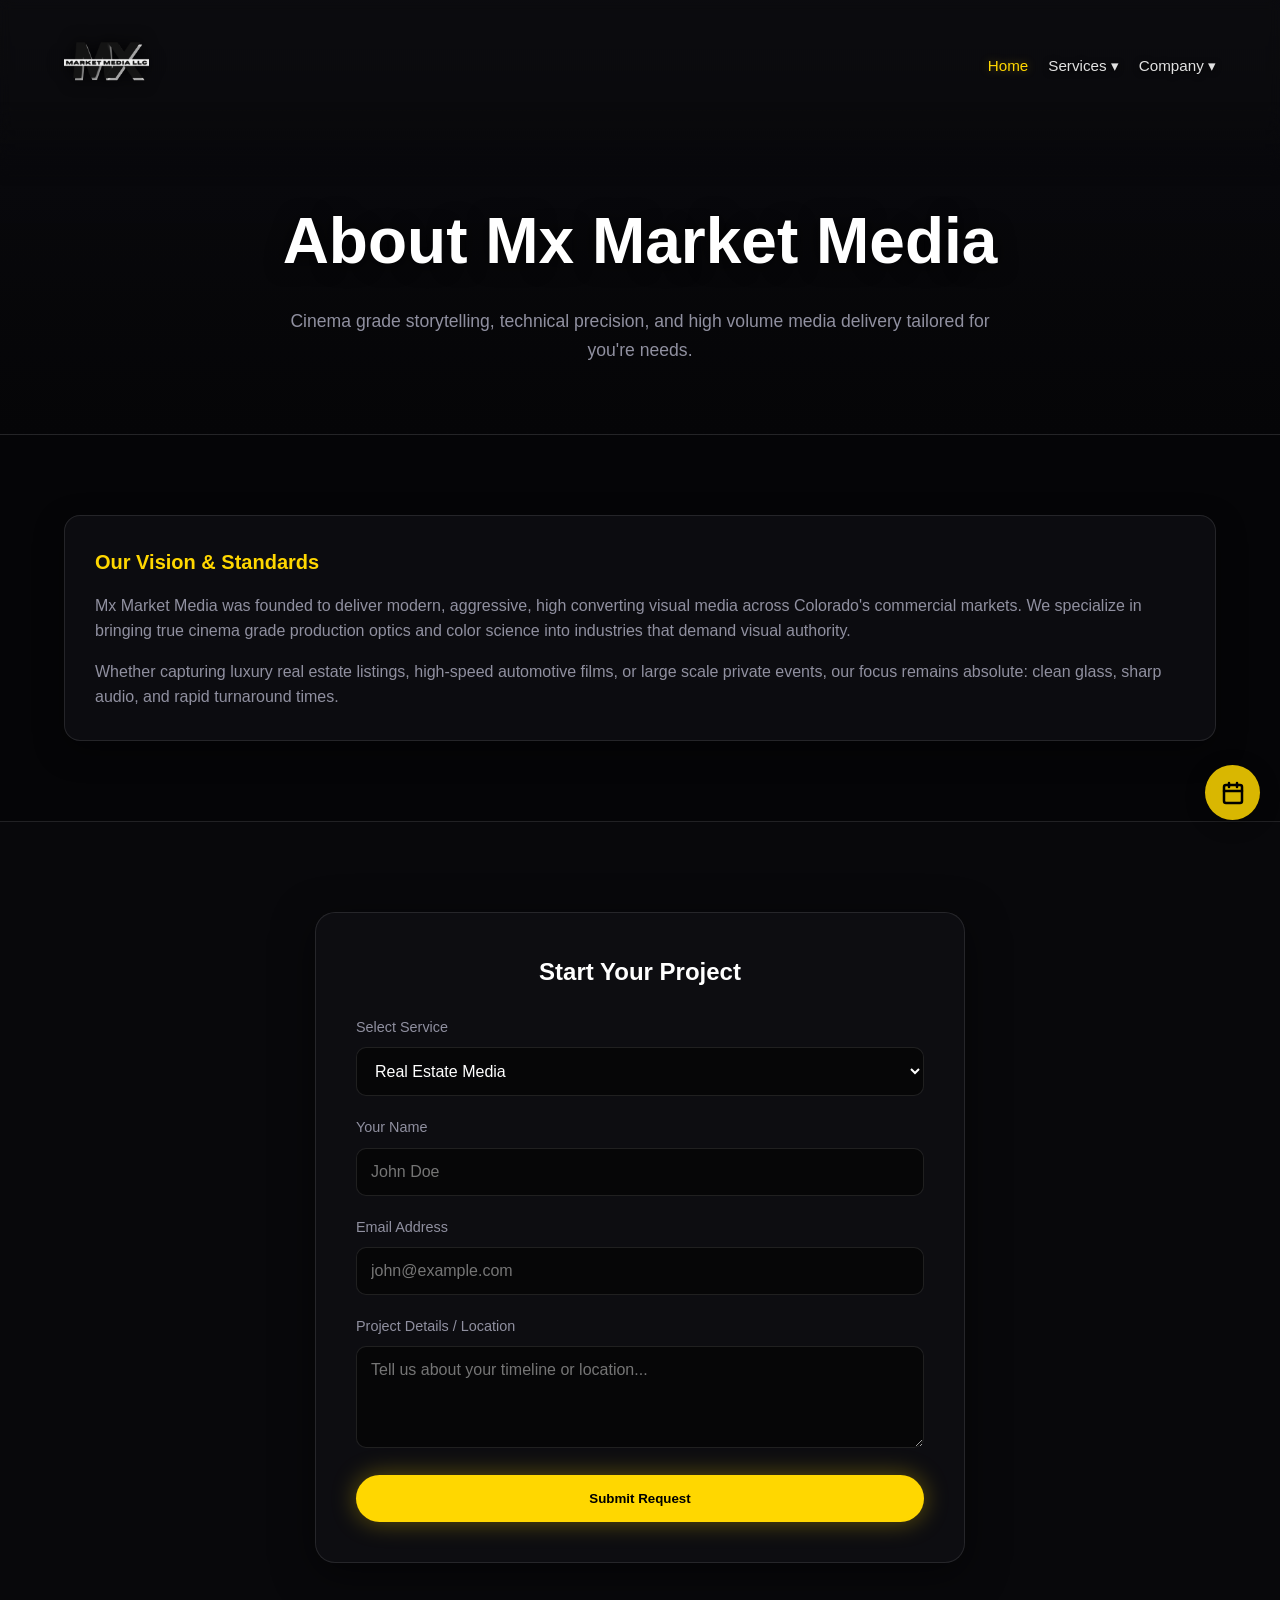
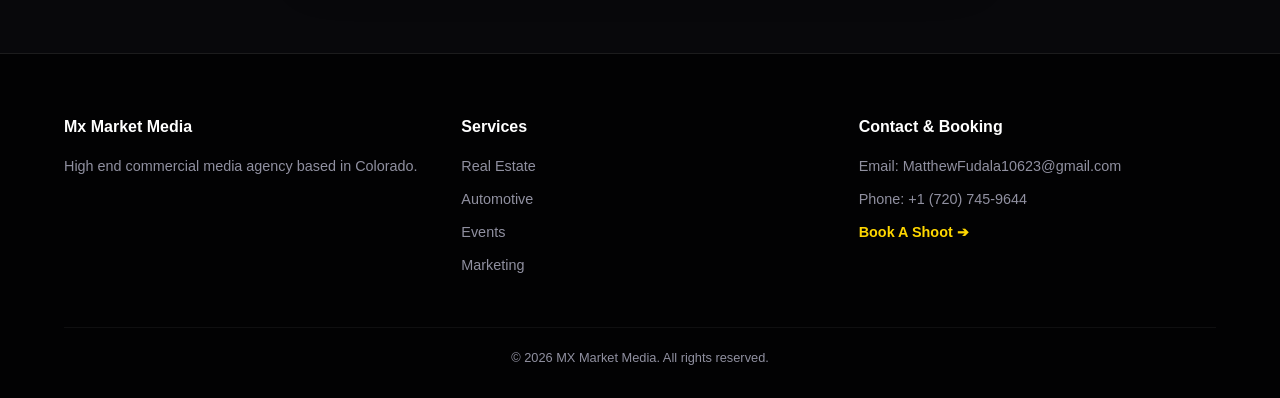
==== commit 146d9f7e: "Update about.html" ====
--- a/about.html
+++ b/about.html
@@ -121,31 +121,28 @@
     });
   </script>
 
-<!-- The Booking Button -->
-<div class="floating-booking-btn" id="floatingBtn" style="position: fixed; bottom: 80px; right: 20px; z-index: 99999; background: #FFD700; width: 50px; height: 50px; border-radius: 50%; display: flex; align-items: center; justify-content: center; cursor: pointer; box-shadow: 0 4px 15px rgba(0,0,0,0.3);" onclick="Calendly.initPopupWidget({url: 'https://calendly.com/matthewfudala10623/booking'}); return false;">
-    <svg width="24" height="24" viewBox="0 0 24 24" fill="none" stroke="#000" stroke-width="2" stroke-linecap="round" stroke-linejoin="round">
+<!-- Floating Booking Icon -->
+  <div class="floating-booking-btn" onclick="Calendly.initPopupWidget({url: 'https://calendly.com/matthewfudala10623/booking'}); return false;">
+    <svg width="24" height="24" viewBox="0 0 24 24" fill="none" stroke="currentColor" stroke-width="2.5" stroke-linecap="round" stroke-linejoin="round">
       <rect x="3" y="4" width="18" height="18" rx="2" ry="2"></rect>
       <line x1="16" y1="2" x2="16" y2="6"></line>
       <line x1="8" y1="2" x2="8" y2="6"></line>
       <line x1="3" y1="10" x2="21" y2="10"></line>
     </svg>
-</div>
+  </div>
 
-<script src="https://assets.calendly.com/assets/external/widget.js" type="text/javascript" async></script>
+  <link href="https://assets.calendly.com/assets/external/widget.css" rel="stylesheet">
+  <script src="https://assets.calendly.com/assets/external/widget.js" type="text/javascript" async></script>
 
-<script>
-    // Failsafe Scroll Logic
-    window.addEventListener('scroll', () => {
-        const btn = document.getElementById('floatingBtn');
-        if (window.scrollY > 200) {
-            btn.style.opacity = '0';
-            btn.style.pointerEvents = 'none';
-        } else {
-            btn.style.opacity = '1';
-            btn.style.pointerEvents = 'auto';
-        }
+  <script>
+    document.addEventListener('DOMContentLoaded', () => {
+      // Highlight Active Tab
+      const currentPath = window.location.pathname.split("/").pop() || 'index.html';
+      document.querySelectorAll('nav a').forEach(link => {
+        if (link.getAttribute('href') === currentPath) link.classList.add('active-link');
+      });
     });
-</script>
+  </script>
   
 </body>
 </html>
--- a/style.css
+++ b/style.css
@@ -611,51 +611,32 @@
    UPGRADES: ACTIVE TAB, FLOATING ICON & ANIMATIONS
    ========================================== */
 
-/* Dynamic Active Link Highlight */
-.active-link {
-  color: var(--accent-gold) !important;
-  text-shadow: 0 0 12px var(--gold-glow) !important;
-}
-
-/* Update this specific block in style.css */
+/* ==========================================
+   STATIC FLOATING BOOKING ICON
+   ========================================== */
 .floating-booking-btn {
   position: fixed;
-  bottom: 80px; /* Changed from 30px to 80px to prevent cut-off */
-  right: 20px;  /* Slightly closer to the edge for better reach */
+  bottom: 80px;
+  right: 20px;
   z-index: 9999;
-  width: 50px;  /* Made it slightly smaller */
-  height: 50px;
-  background-color: #FFD700;
+  width: 55px;
+  height: 55px;
+  /* Semi-transparent gold using RGBA for the "glass" look */
+  background-color: rgba(255, 215, 0, 0.85); 
+  backdrop-filter: blur(4px);
   color: #000;
   border-radius: 50%;
   display: flex;
   align-items: center;
   justify-content: center;
   cursor: pointer;
-  box-shadow: 0 4px 15px rgba(255, 215, 0, 0.4);
-  transition: opacity 0.5s ease, transform 0.3s ease;
-}
-
-.floating-booking-btn.hidden {
-  opacity: 0;
-  pointer-events: none;
-  transform: translateY(20px);
+  box-shadow: 0 4px 20px rgba(0, 0, 0, 0.3);
+  transition: transform 0.3s ease, box-shadow 0.3s ease;
 }
 
 .floating-booking-btn:hover {
   transform: scale(1.1);
-  box-shadow: 0 0 20px rgba(255, 215, 0, 0.8);
-}
-
-/* Premium Scroll Animation */
-.fade-in-hidden {
-  opacity: 0;
-  transform: translateY(40px);
-  transition: opacity 0.7s cubic-bezier(0.25, 1, 0.5, 1), transform 0.7s cubic-bezier(0.25, 1, 0.5, 1);
-}
-
-.fade-in-visible {
-  opacity: 1;
-  transform: translateY(0);
-}
-
+  box-shadow: 0 0 25px rgba(255, 215, 0, 0.6);
+  background-color: rgba(255, 215, 0, 1); /* Goes solid gold on hover */
+}
+
